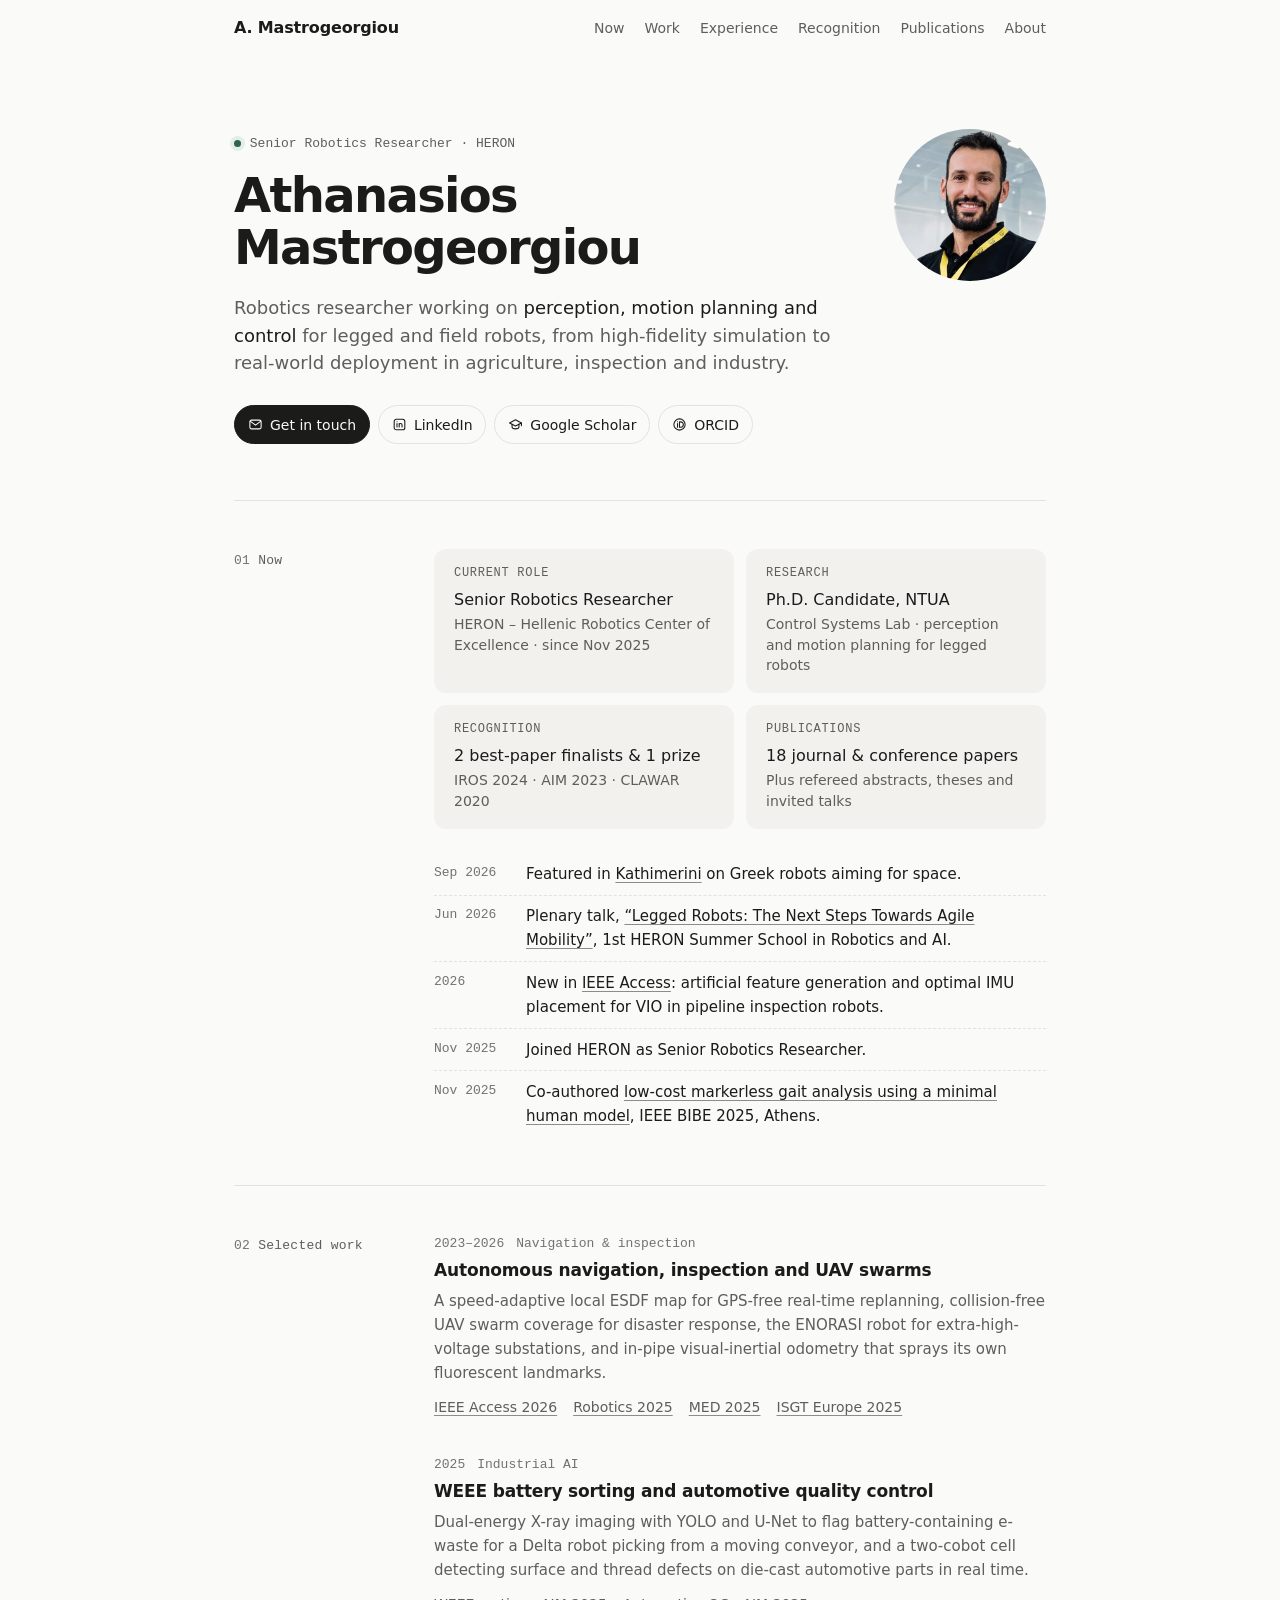
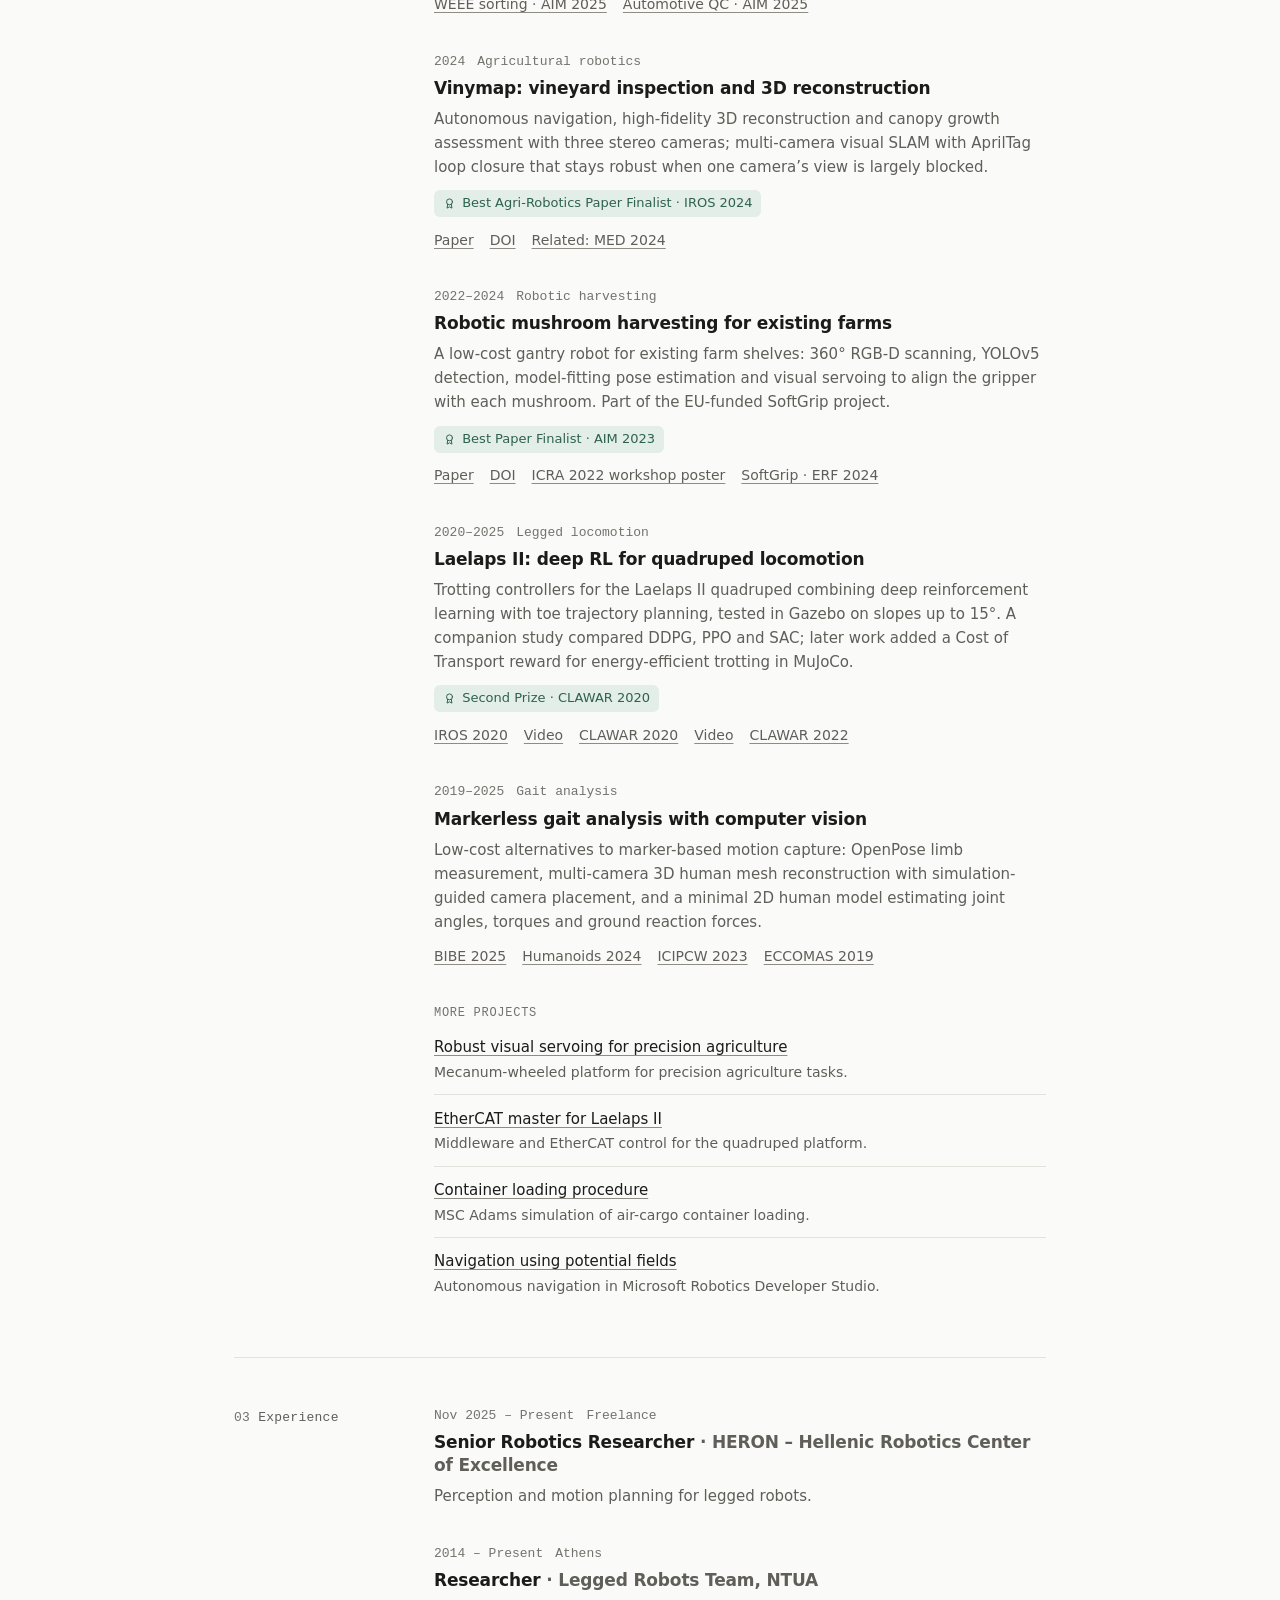
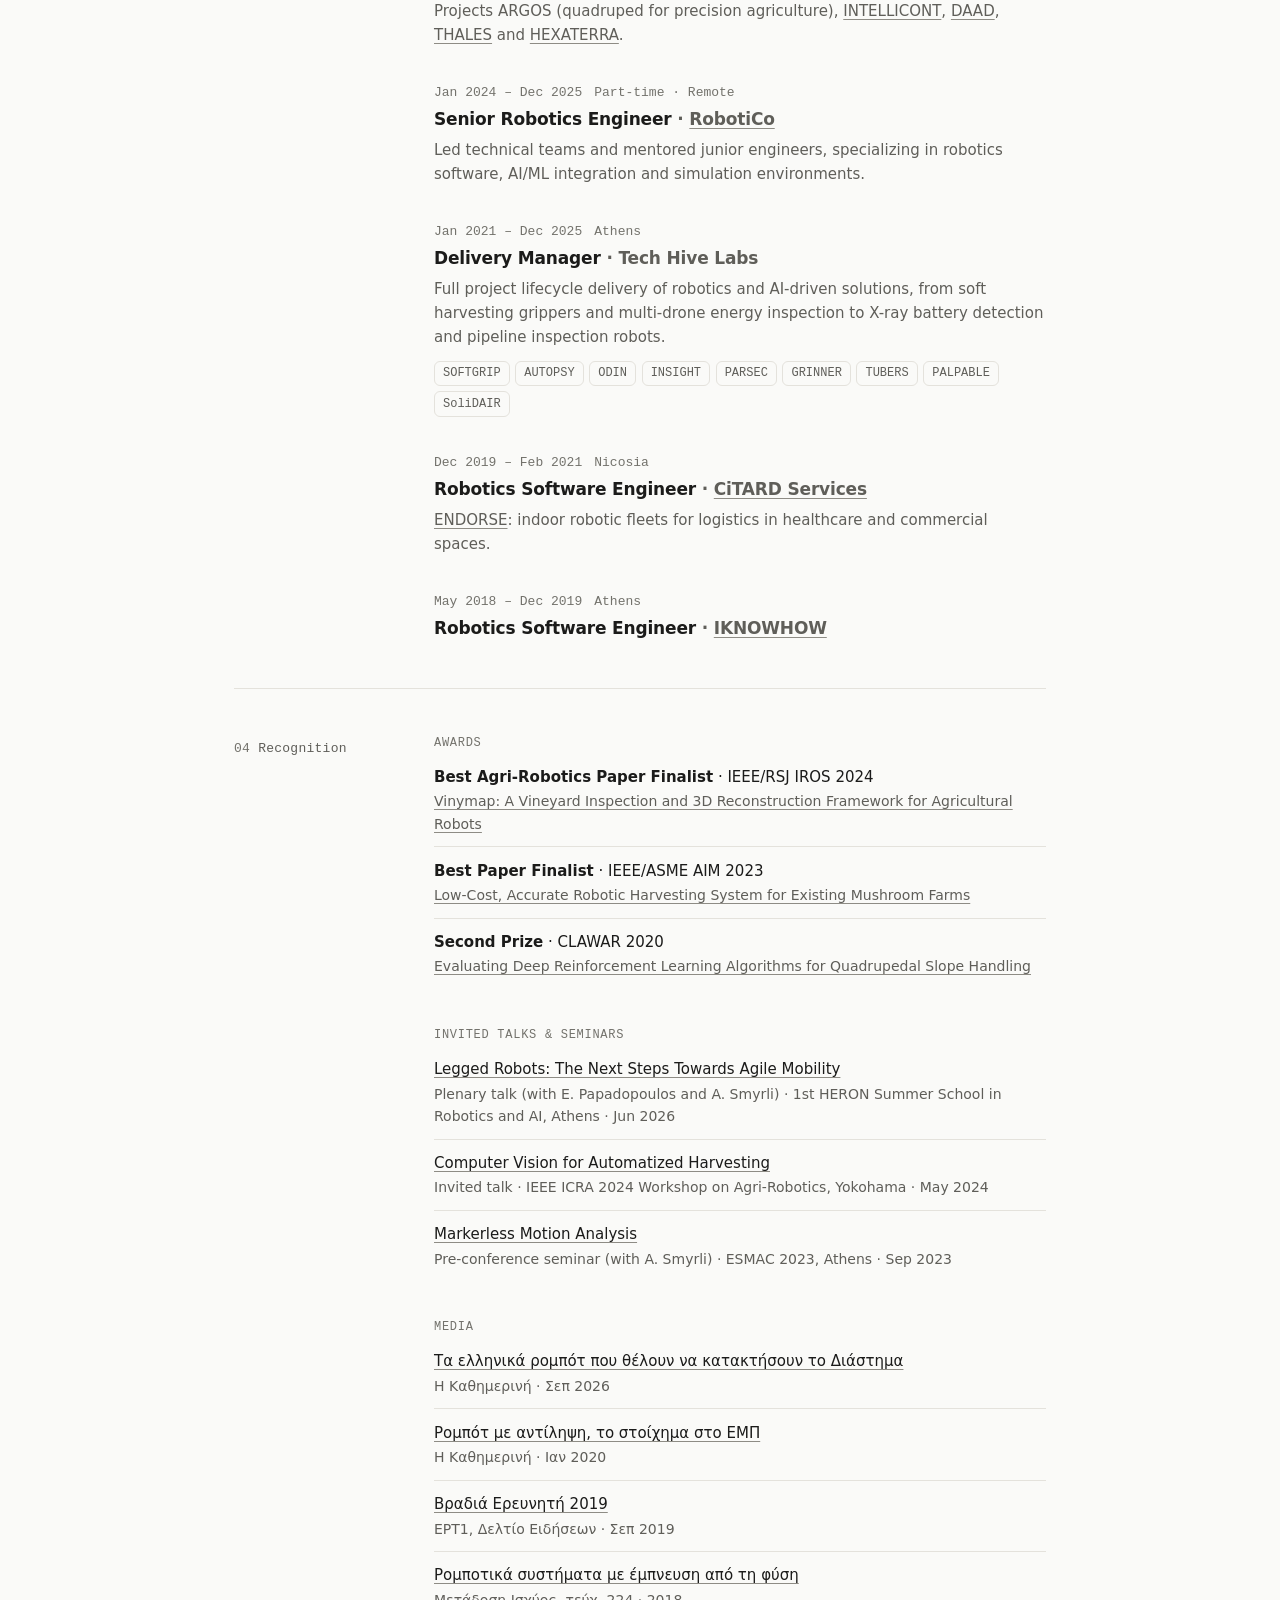
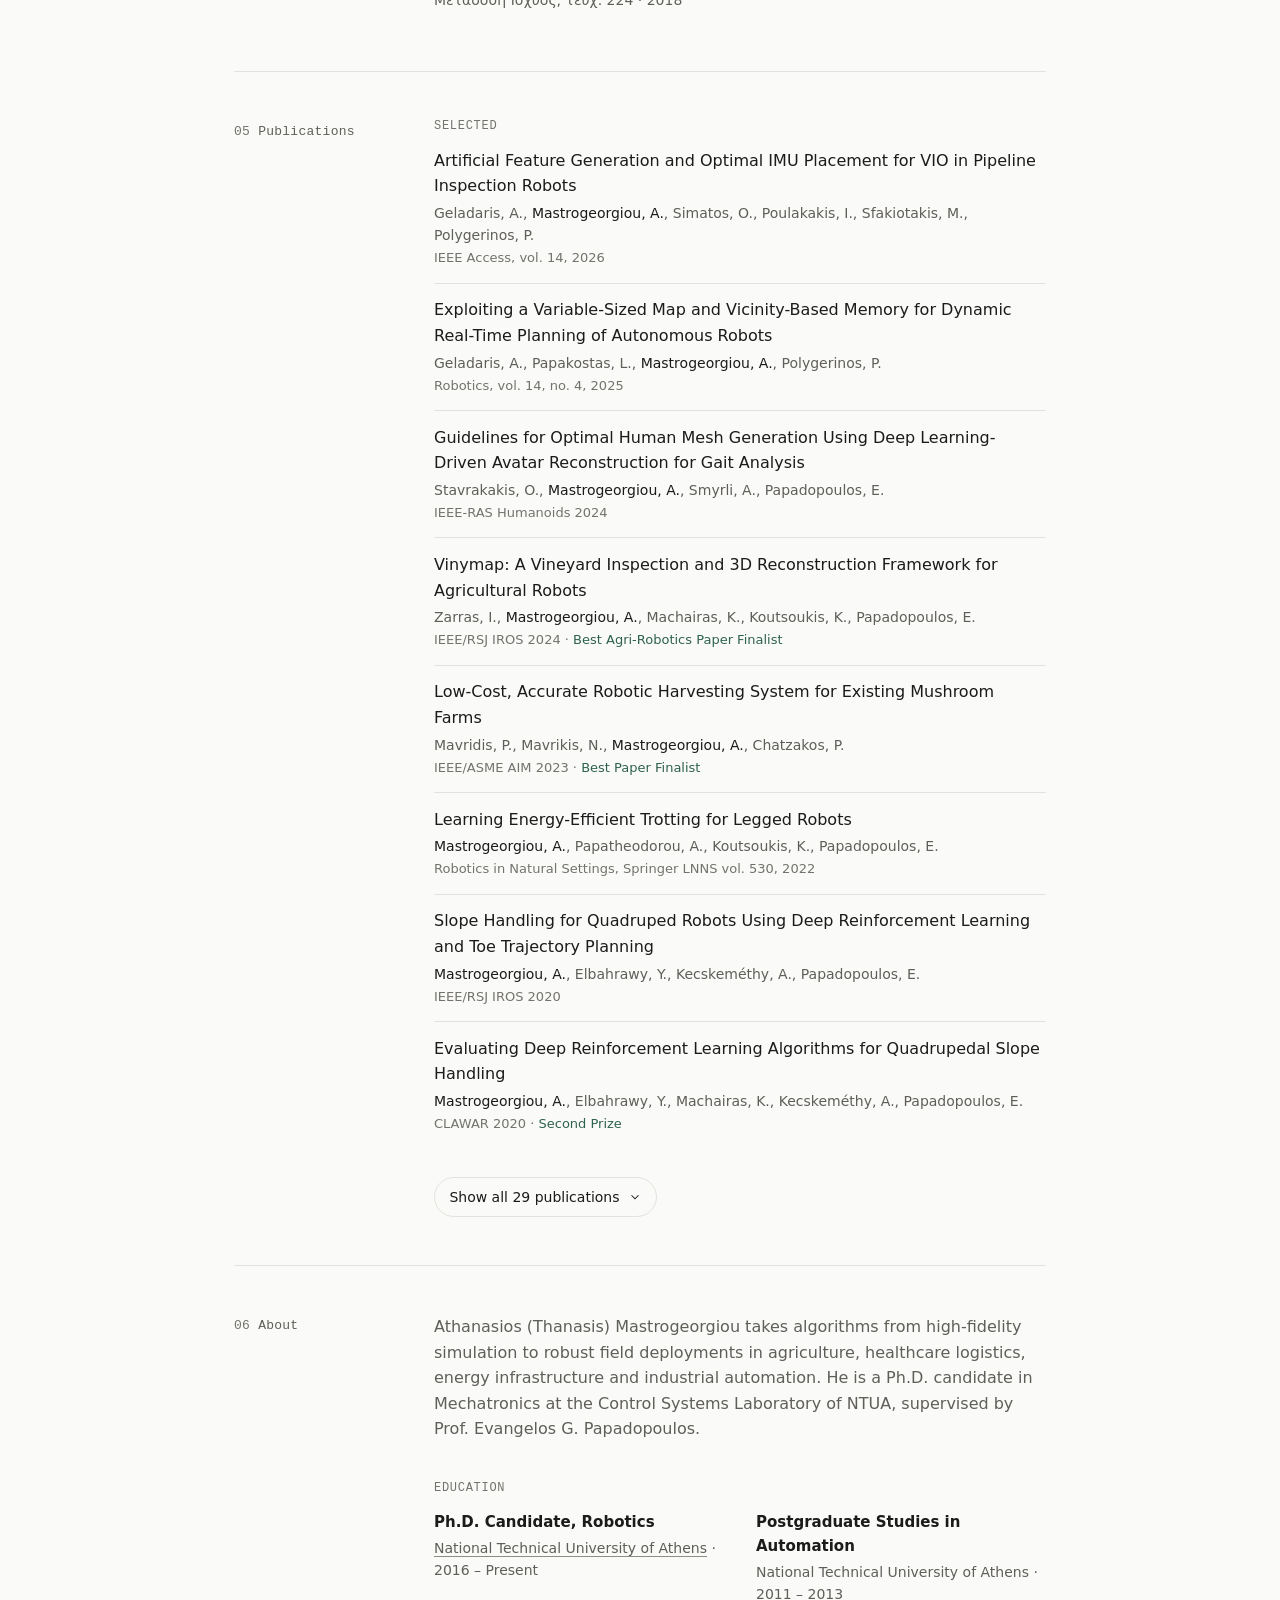
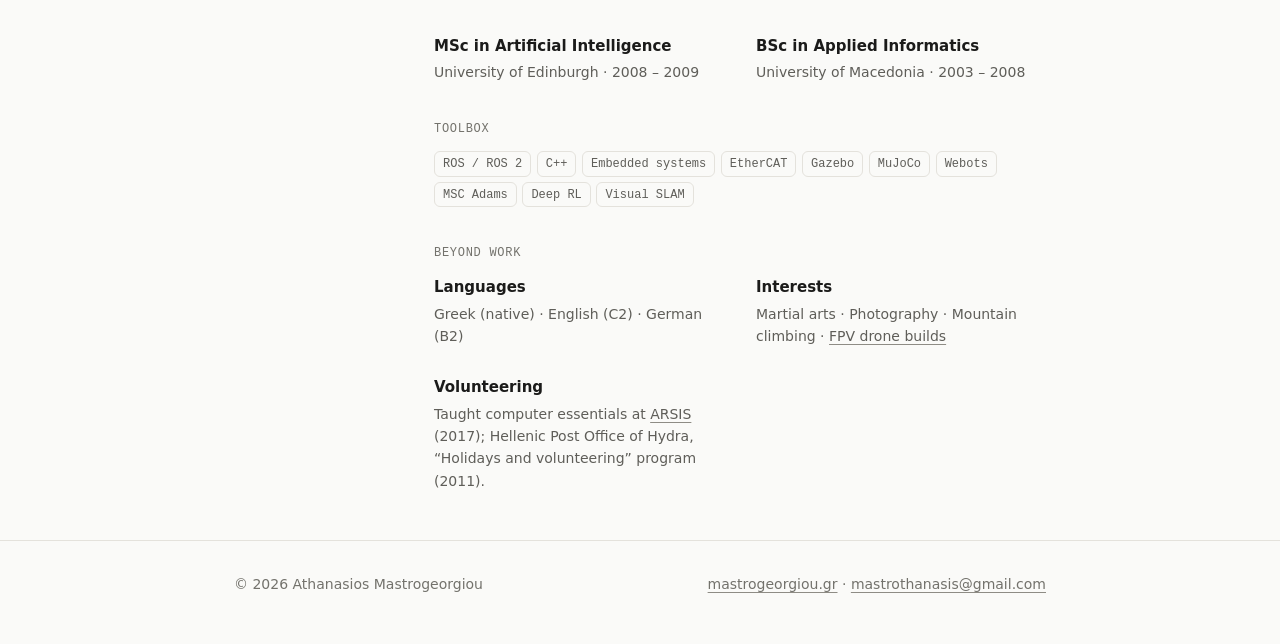
==== mastrogeorgiou.github.io/index.html @ 47eea146 "Move site to mastns.github.io and add search metadata Serve the site from the user-site root. Add a " ====
<!DOCTYPE html>
<html lang="en">
<head>
	<meta charset="utf-8">
	<title>Moved to mastns.github.io</title>
	<link rel="canonical" href="https://mastns.github.io/">
	<meta http-equiv="refresh" content="0; url=https://mastns.github.io/">
	<script>location.replace('https://mastns.github.io/' + location.hash);</script>
</head>
<body>
	<p>This page has moved to <a href="https://mastns.github.io/">mastns.github.io</a>.</p>
</body>
</html>
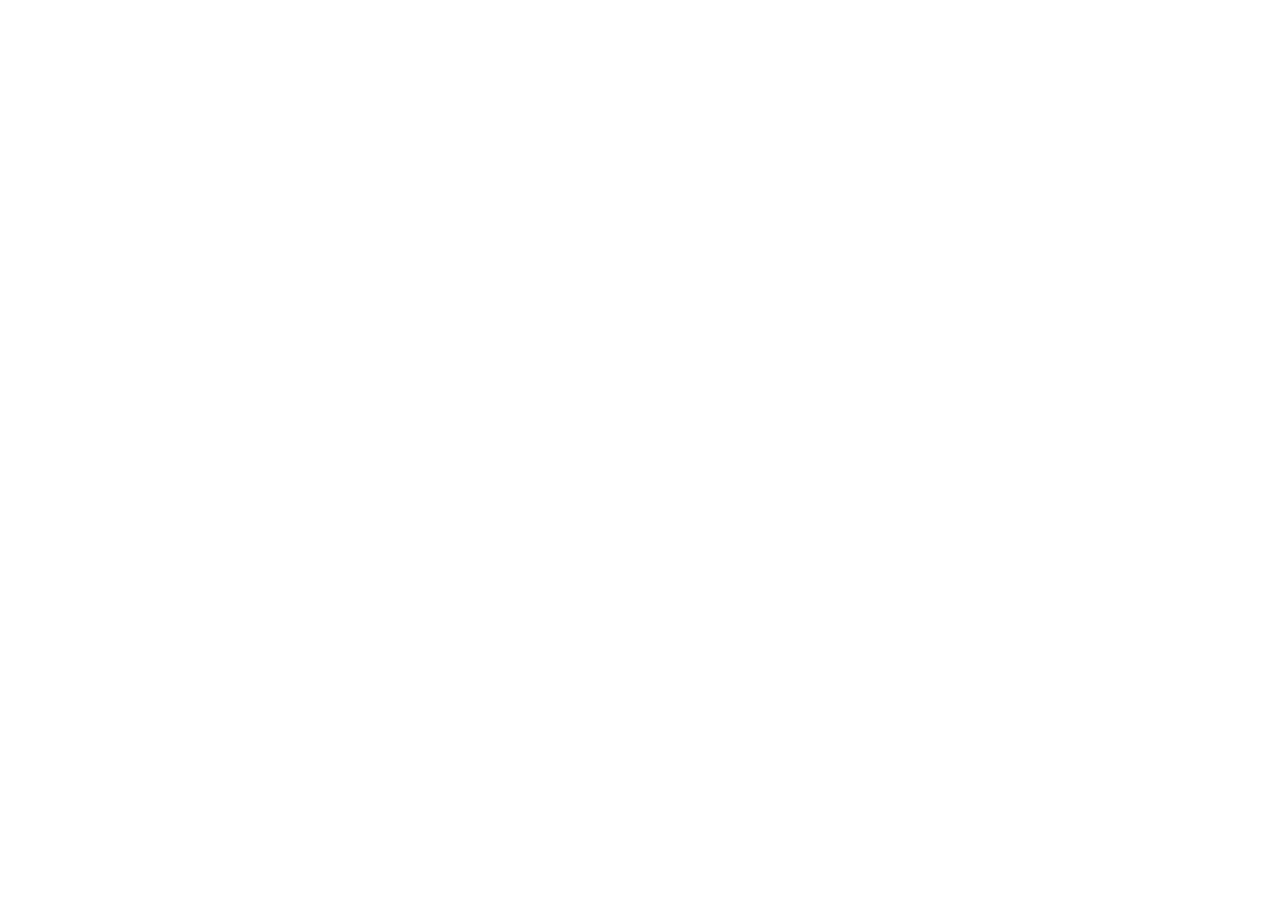
==== commit 24c3d30a: "Make mastrogeorgiou.gr the site's address GitHub Pages now serves the site at mastrogeorgiou.gr (CNA" ====
--- a/mastrogeorgiou.github.io/index.html
+++ b/mastrogeorgiou.github.io/index.html
@@ -2,12 +2,12 @@
 <html lang="en">
 <head>
 	<meta charset="utf-8">
-	<title>Moved to mastns.github.io</title>
-	<link rel="canonical" href="https://mastns.github.io/">
-	<meta http-equiv="refresh" content="0; url=https://mastns.github.io/">
-	<script>location.replace('https://mastns.github.io/' + location.hash);</script>
+	<title>Moved to mastrogeorgiou.gr</title>
+	<link rel="canonical" href="https://mastrogeorgiou.gr/">
+	<meta http-equiv="refresh" content="0; url=https://mastrogeorgiou.gr/">
+	<script>location.replace('https://mastrogeorgiou.gr/' + location.hash);</script>
 </head>
 <body>
-	<p>This page has moved to <a href="https://mastns.github.io/">mastns.github.io</a>.</p>
+	<p>This page has moved to <a href="https://mastrogeorgiou.gr/">mastrogeorgiou.gr</a>.</p>
 </body>
 </html>
